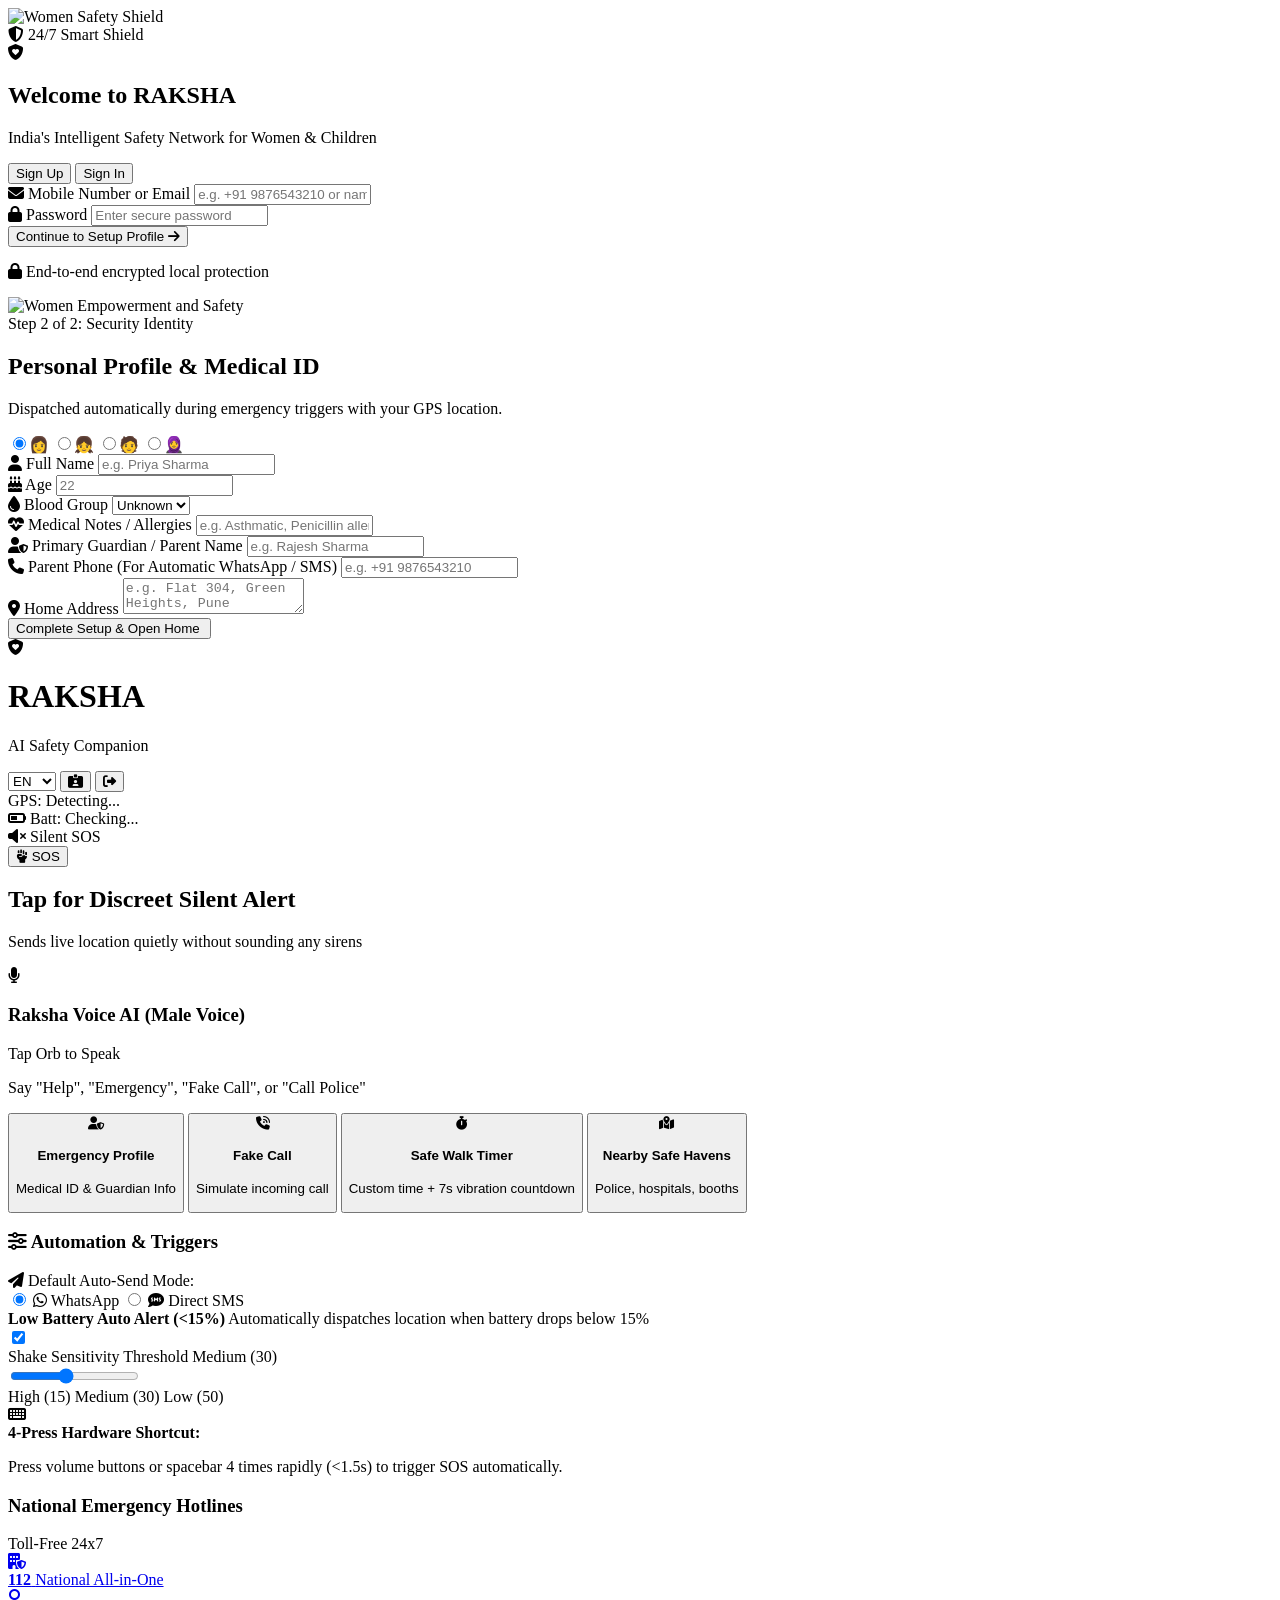
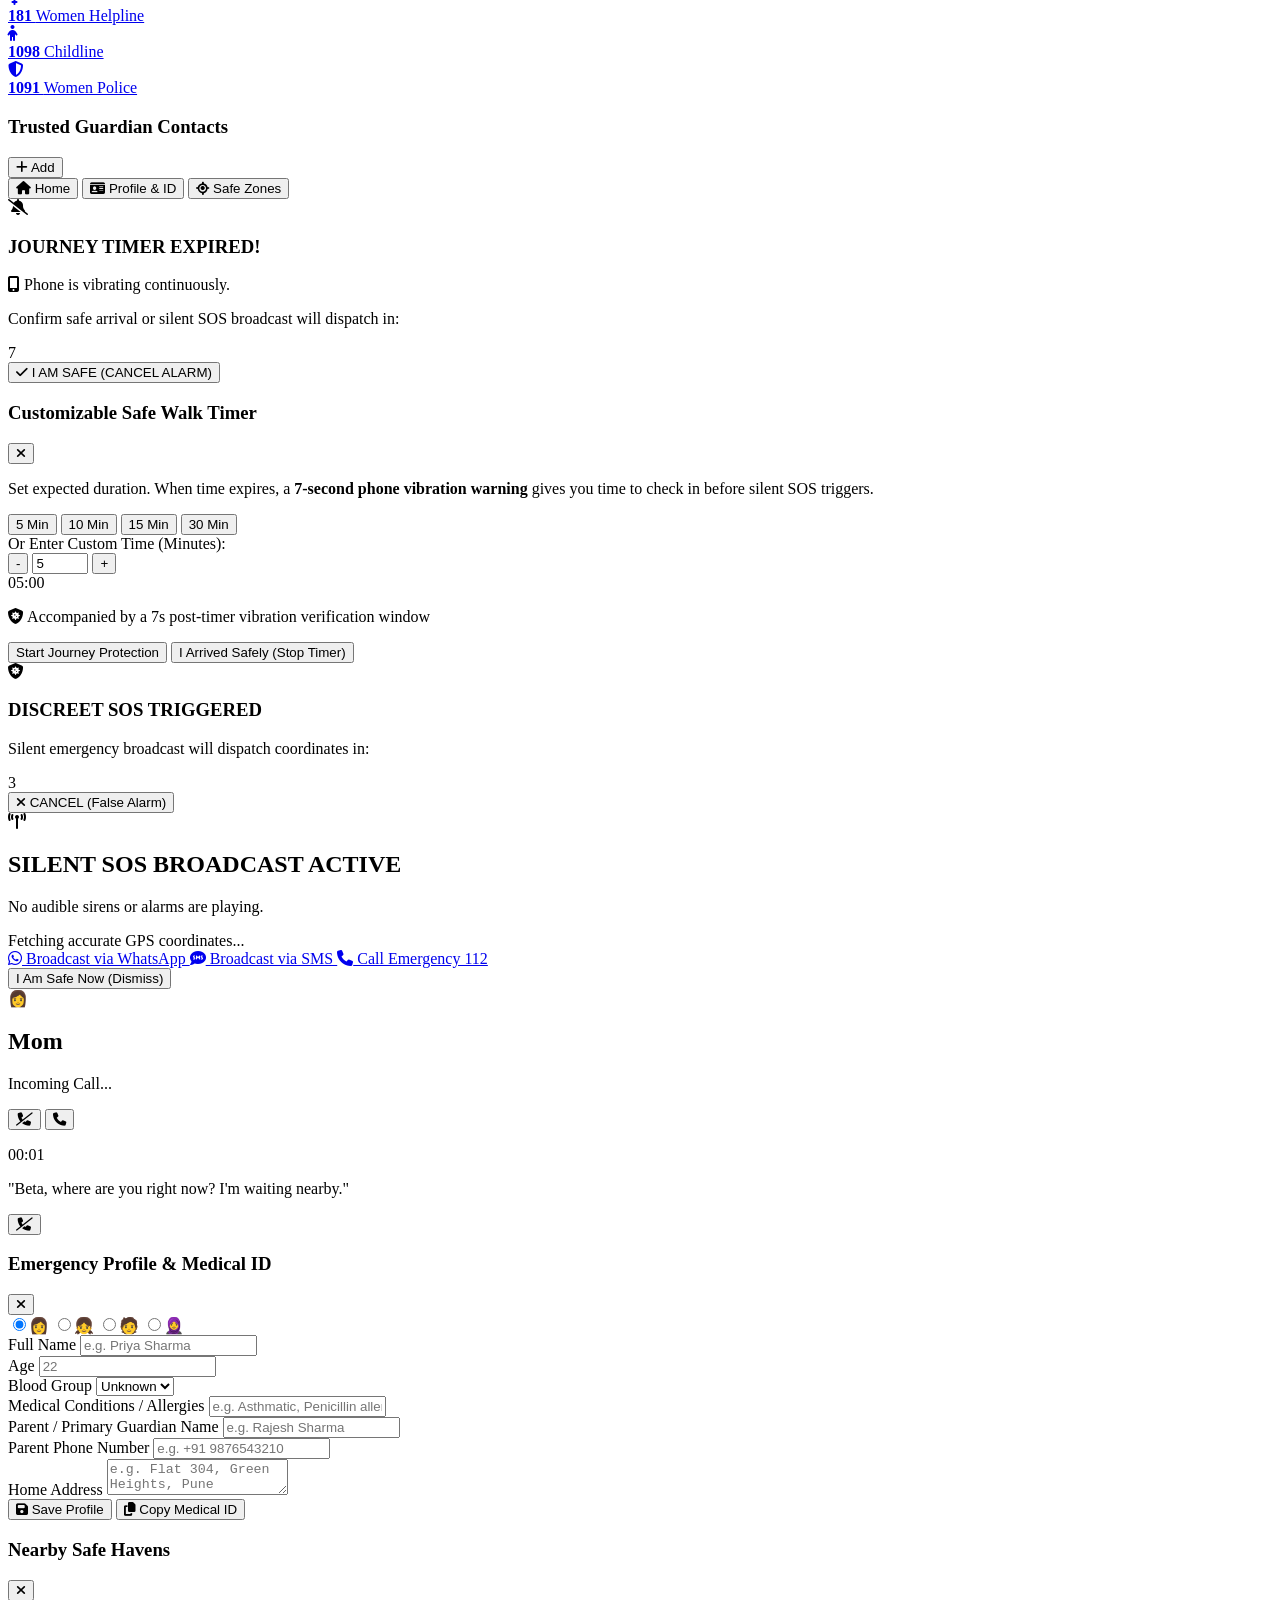
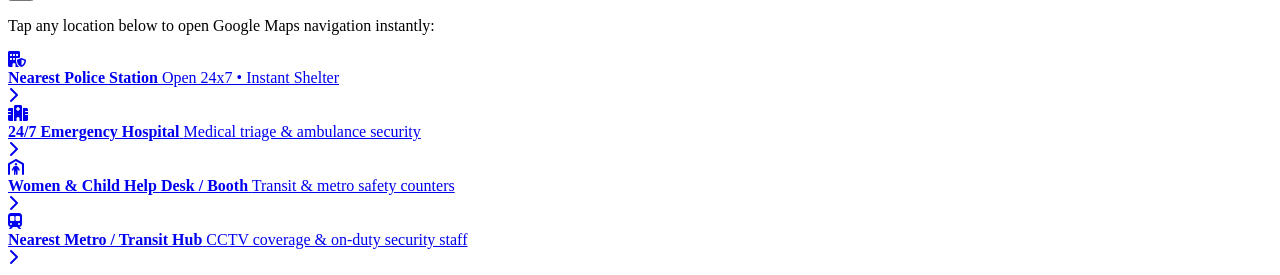
==== index.html @ 4e36ef67 "Rename index[1].html to index.html" ====
<!DOCTYPE html>
<html lang="en">
<head>
  <meta charset="UTF-8" />
  <meta name="viewport" content="width=device-width, initial-scale=1.0, maximum-scale=1.0, user-scalable=no" />
  <title>Raksha - Smart AI Women Safety Companion</title>
  <link rel="stylesheet" href="style.css" />
  <link rel="stylesheet" href="https://cdnjs.cloudflare.com/ajax/libs/font-awesome/6.4.0/css/all.min.css" />
</head>
<body>
  <div class="app-container">

    <!-- SCREEN 1: LOGIN / REGISTRATION -->
    <div id="screen-auth" class="app-screen">
      <div class="auth-card">
        <div class="auth-hero-banner">
          <img src="https://media.istockphoto.com/id/1841210733/vector/woman-holding-digital-security-shield-with-padlock-symbol-for-cyber-security-concept.jpg?s=612x612&w=0&k=20&c=QkOtAaUULQ0aGDnxrWon6aaym3vcM1igtYLZ_XrX_Og=" alt="Women Safety Shield" class="auth-hero-img" />
          <div class="auth-hero-overlay">
            <div class="auth-badge"><i class="fa-solid fa-shield-halved"></i> 24/7 Smart Shield</div>
          </div>
        </div>
        
        <div class="auth-header">
          <div class="auth-logo"><i class="fa-solid fa-shield-heart"></i></div>
          <h2>Welcome to RAKSHA</h2>
          <p>India's Intelligent Safety Network for Women &amp; Children</p>
        </div>

        <div class="auth-tabs">
          <button class="auth-tab-btn active" id="tab-btn-register" type="button">Sign Up</button>
          <button class="auth-tab-btn" id="tab-btn-login" type="button">Sign In</button>
        </div>

        <form id="form-auth" class="auth-form">
          <div class="input-group">
            <label><i class="fa-solid fa-envelope"></i> Mobile Number or Email</label>
            <input type="text" id="auth-identifier" placeholder="e.g. +91 9876543210 or name@domain.com" required />
          </div>

          <div class="input-group">
            <label><i class="fa-solid fa-lock"></i> Password</label>
            <input type="password" id="auth-password" placeholder="Enter secure password" required />
          </div>

          <button type="submit" class="btn-primary w-100" id="btn-auth-submit">
            <span>Continue to Setup Profile</span> <i class="fa-solid fa-arrow-right"></i>
          </button>
        </form>

        <p class="auth-footer-notice"><i class="fa-solid fa-lock"></i> End-to-end encrypted local protection</p>
      </div>
    </div>

    <!-- SCREEN 2: PERSONAL DETAILS / GUARDIAN ONBOARDING -->
    <div id="screen-onboarding" class="app-screen hidden">
      <div class="onboarding-card">
        <div class="onboarding-banner">
          <img src="https://www.smilefoundationindia.org/blog/wp-content/uploads/2025/08/ChatGPT-Image-Aug-26-2025-11_14_12-PM-683x1024.png" alt="Women Empowerment and Safety" class="onboarding-hero-img" />
          <div class="onboarding-hero-badge">Step 2 of 2: Security Identity</div>
        </div>

        <div class="onboarding-header">
          <h2>Personal Profile &amp; Medical ID</h2>
          <p>Dispatched automatically during emergency triggers with your GPS location.</p>
        </div>

        <form id="form-onboarding" class="onboarding-form">
          <div class="avatar-select-row">
            <label class="avatar-option"><input type="radio" name="onboard-avatar" value="👩" checked /><span>👩</span></label>
            <label class="avatar-option"><input type="radio" name="onboard-avatar" value="👧" /><span>👧</span></label>
            <label class="avatar-option"><input type="radio" name="onboard-avatar" value="🧑" /><span>🧑</span></label>
            <label class="avatar-option"><input type="radio" name="onboard-avatar" value="🧕" /><span>🧕</span></label>
          </div>

          <div class="input-group">
            <label><i class="fa-solid fa-user"></i> Full Name</label>
            <input type="text" id="onboard-name" placeholder="e.g. Priya Sharma" required />
          </div>

          <div class="input-row">
            <div class="input-group">
              <label><i class="fa-solid fa-cake-candles"></i> Age</label>
              <input type="number" id="onboard-age" placeholder="22" required />
            </div>
            <div class="input-group">
              <label><i class="fa-solid fa-droplet"></i> Blood Group</label>
              <select id="onboard-blood">
                <option value="Unknown">Unknown</option>
                <option value="A+">A+</option>
                <option value="A-">A-</option>
                <option value="B+">B+</option>
                <option value="B-">B-</option>
                <option value="O+">O+</option>
                <option value="O-">O-</option>
                <option value="AB+">AB+</option>
                <option value="AB-">AB-</option>
              </select>
            </div>
          </div>

          <div class="input-group">
            <label><i class="fa-solid fa-heart-pulse"></i> Medical Notes / Allergies</label>
            <input type="text" id="onboard-medical" placeholder="e.g. Asthmatic, Penicillin allergy" />
          </div>

          <div class="input-group">
            <label><i class="fa-solid fa-user-shield"></i> Primary Guardian / Parent Name</label>
            <input type="text" id="onboard-parent-name" placeholder="e.g. Rajesh Sharma" required />
          </div>

          <div class="input-group">
            <label><i class="fa-solid fa-phone"></i> Parent Phone (For Automatic WhatsApp / SMS)</label>
            <input type="tel" id="onboard-parent-phone" placeholder="e.g. +91 9876543210" required />
          </div>

          <div class="input-group">
            <label><i class="fa-solid fa-location-dot"></i> Home Address</label>
            <textarea id="onboard-address" rows="2" placeholder="e.g. Flat 304, Green Heights, Pune"></textarea>
          </div>

          <button type="submit" class="btn-primary w-100">
            <span>Complete Setup &amp; Open Home</span> <i class="fa-solid fa-shield-check"></i>
          </button>
        </form>
      </div>
    </div>

    <!-- SCREEN 3: MAIN SAFETY DASHBOARD -->
    <div id="screen-home" class="app-screen hidden">
      <header class="app-header">
        <div class="brand">
          <div class="brand-icon"><i class="fa-solid fa-shield-heart"></i></div>
          <div>
            <h1 class="brand-title">RAKSHA</h1>
            <p class="brand-tagline" id="txt-tagline">AI Safety Companion</p>
          </div>
        </div>
        <div class="header-actions">
          <select id="lang-select" class="lang-selector" aria-label="Language">
            <option value="en">EN</option>
            <option value="hi">हिन्दी</option>
            <option value="mr">मराठी</option>
          </select>
          <button id="btn-quick-profile" class="icon-btn" title="Emergency Profile">
            <i class="fa-solid fa-id-card-clip"></i>
          </button>
          <button id="btn-logout" class="icon-btn" title="Switch Account">
            <i class="fa-solid fa-right-from-bracket"></i>
          </button>
        </div>
      </header>

      <!-- Real-Time Telemetry Bar -->
      <section class="telemetry-bar">
        <div class="telemetry-pill">
          <span class="status-dot green"></span>
          <span id="telemetry-gps">GPS: Detecting...</span>
        </div>
        <div class="telemetry-pill">
          <i class="fa-solid fa-battery-half text-amber"></i>
          <span id="telemetry-battery">Batt: Checking...</span>
        </div>
        <div class="telemetry-pill">
          <i class="fa-solid fa-volume-xmark text-cyan"></i>
          <span>Silent SOS</span>
        </div>
      </section>

      <!-- Main App Content -->
      <main class="main-content">
        <!-- Big Silent SOS Button -->
        <section class="sos-card">
          <div class="sos-wrapper">
            <button id="btn-sos-trigger" class="sos-button" aria-label="Discreet Emergency SOS Panic Button">
              <span class="sos-pulse"></span>
              <span class="sos-inner">
                <i class="fa-solid fa-hand-fist"></i>
                <span class="sos-text">SOS</span>
              </span>
            </button>
          </div>
          <div class="sos-info">
            <h2 id="txt-sos-instruction">Tap for Discreet Silent Alert</h2>
            <p id="txt-sos-sub">Sends live location quietly without sounding any sirens</p>
          </div>
        </section>

        <!-- Male Voice AI Assistant Orb -->
        <section class="ai-assistant-card">
          <div class="ai-orb-container">
            <div id="ai-orb" class="ai-orb">
              <i class="fa-solid fa-microphone"></i>
            </div>
          </div>
          <div class="ai-details">
            <div class="ai-header-row">
              <h3 id="txt-ai-title">Raksha Voice AI (Male Voice)</h3>
              <span id="ai-badge" class="badge">Tap Orb to Speak</span>
            </div>
            <p id="ai-transcription" class="ai-speech-text">Say "Help", "Emergency", "Fake Call", or "Call Police"</p>
          </div>
        </section>

        <!-- Quick Action Grid -->
        <section class="action-grid">
          <!-- Profile / Medical ID -->
          <button id="btn-tile-profile" class="action-tile profile-tile">
            <div class="tile-icon"><i class="fa-solid fa-user-shield"></i></div>
            <div class="tile-text">
              <h4 id="txt-tile-profile">Emergency Profile</h4>
              <p id="txt-tile-profile-sub">Medical ID &amp; Guardian Info</p>
            </div>
          </button>

          <!-- Fake Call -->
          <button id="btn-tile-fakecall" class="action-tile">
            <div class="tile-icon text-amber"><i class="fa-solid fa-phone-volume"></i></div>
            <div class="tile-text">
              <h4 id="txt-tile-fakecall">Fake Call</h4>
              <p id="txt-tile-fakecall-sub">Simulate incoming call</p>
            </div>
          </button>

          <!-- Customizable Safe Walk Timer -->
          <button id="btn-tile-timer" class="action-tile">
            <div class="tile-icon text-blue"><i class="fa-solid fa-stopwatch"></i></div>
            <div class="tile-text">
              <h4 id="txt-tile-timer">Safe Walk Timer</h4>
              <p id="txt-tile-timer-sub">Custom time + 7s vibration countdown</p>
            </div>
          </button>

          <!-- Safe Havens Locator -->
          <button id="btn-tile-havens" class="action-tile">
            <div class="tile-icon text-green"><i class="fa-solid fa-map-location-dot"></i></div>
            <div class="tile-text">
              <h4 id="txt-tile-havens">Nearby Safe Havens</h4>
              <p id="txt-tile-havens-sub">Police, hospitals, booths</p>
            </div>
          </button>
        </section>

        <!-- Direct Trigger & Sensitivity Settings -->
        <section class="settings-card">
          <div class="section-header">
            <h3><i class="fa-solid fa-sliders text-cyan"></i> Automation &amp; Triggers</h3>
          </div>

          <!-- Default Automated Dispatch Channel Selection -->
          <div class="setting-item">
            <label class="setting-title"><i class="fa-solid fa-paper-plane text-cyan"></i> Default Auto-Send Mode:</label>
            <div class="radio-pill-group">
              <label class="radio-pill">
                <input type="radio" name="auto-channel" value="whatsapp" checked />
                <span><i class="fa-brands fa-whatsapp text-green"></i> WhatsApp</span>
              </label>
              <label class="radio-pill">
                <input type="radio" name="auto-channel" value="sms" />
                <span><i class="fa-solid fa-comment-sms text-cyan"></i> Direct SMS</span>
              </label>
            </div>
          </div>

          <!-- Low Battery Auto Alert Toggle -->
          <div class="setting-row">
            <div class="setting-info">
              <strong>Low Battery Auto Alert (&lt;15%)</strong>
              <span>Automatically dispatches location when battery drops below 15%</span>
            </div>
            <label class="switch">
              <input type="checkbox" id="toggle-low-battery" checked />
              <span class="slider"></span>
            </label>
          </div>

          <!-- Customizable Shake Sensitivity Slider -->
          <div class="setting-item">
            <div class="slider-header">
              <label>Shake Sensitivity Threshold</label>
              <span id="label-shake-val" class="text-cyan font-bold">Medium (30)</span>
            </div>
            <input type="range" id="input-shake-sensitivity" min="15" max="50" value="30" class="styled-range" />
            <div class="slider-range-labels">
              <span>High (15)</span>
              <span>Medium (30)</span>
              <span>Low (50)</span>
            </div>
          </div>

          <!-- 4-Press Hardware Key Shortcut Notice -->
          <div class="shortcut-banner">
            <i class="fa-solid fa-keyboard text-cyan"></i>
            <div>
              <strong>4-Press Hardware Shortcut:</strong>
              <p>Press volume buttons or spacebar 4 times rapidly (&lt;1.5s) to trigger SOS automatically.</p>
            </div>
          </div>
        </section>

        <!-- Emergency Hotlines Directory -->
        <section class="hotlines-section">
          <div class="section-header">
            <h3 id="txt-hotlines-title">National Emergency Hotlines</h3>
            <span class="sub-label">Toll-Free 24x7</span>
          </div>
          <div class="hotlines-row">
            <a href="tel:112" class="hotline-chip police">
              <i class="fa-solid fa-building-shield"></i>
              <div>
                <strong>112</strong>
                <span>National All-in-One</span>
              </div>
            </a>
            <a href="tel:181" class="hotline-chip women">
              <i class="fa-solid fa-venus"></i>
              <div>
                <strong>181</strong>
                <span>Women Helpline</span>
              </div>
            </a>
            <a href="tel:1098" class="hotline-chip child">
              <i class="fa-solid fa-child"></i>
              <div>
                <strong>1098</strong>
                <span>Childline</span>
              </div>
            </a>
            <a href="tel:1091" class="hotline-chip patrol">
              <i class="fa-solid fa-shield-halved"></i>
              <div>
                <strong>1091</strong>
                <span>Women Police</span>
              </div>
            </a>
          </div>
        </section>

        <!-- Trusted Contacts List -->
        <section class="contacts-section">
          <div class="section-header">
            <h3 id="txt-contacts-title">Trusted Guardian Contacts</h3>
            <button id="btn-add-contact" class="btn-text"><i class="fa-solid fa-plus"></i> Add</button>
          </div>
          <div id="contacts-list" class="contacts-list"></div>
        </section>
      </main>

      <!-- Bottom Navigation -->
      <nav class="bottom-nav">
        <button class="nav-item active" data-tab="home">
          <i class="fa-solid fa-house"></i>
          <span>Home</span>
        </button>
        <button class="nav-item" data-tab="profile">
          <i class="fa-solid fa-id-card"></i>
          <span>Profile &amp; ID</span>
        </button>
        <button class="nav-item" data-tab="havens">
          <i class="fa-solid fa-location-crosshairs"></i>
          <span>Safe Zones</span>
        </button>
      </nav>
    </div>

  </div> <!-- End App Container -->

  <!-- MODAL: 7-SECOND POST-TIMER VIBRATION COUNTDOWN -->
  <div id="modal-timer-warning" class="modal-overlay hidden">
    <div class="warning-vibrate-card">
      <div class="warning-alert-icon">
        <i class="fa-solid fa-bell-slash"></i>
      </div>
      <h3>JOURNEY TIMER EXPIRED!</h3>
      <p class="vibrate-notice"><i class="fa-solid fa-mobile-screen-button fa-shake"></i> Phone is vibrating continuously.</p>
      <p>Confirm safe arrival or silent SOS broadcast will dispatch in:</p>
      <div id="timer-warning-seconds" class="warning-large-num">7</div>
      <button id="btn-timer-arrived-safe" class="btn-safety-confirm">
        <i class="fa-solid fa-check"></i> I AM SAFE (CANCEL ALARM)
      </button>
    </div>
  </div>

  <!-- MODAL: CUSTOMIZABLE SAFE WALK TIMER MODAL -->
  <div id="modal-timer" class="modal-overlay hidden">
    <div class="sheet-modal">
      <div class="sheet-header">
        <h3>Customizable Safe Walk Timer</h3>
        <button class="btn-close-modal" id="btn-close-timer"><i class="fa-solid fa-xmark"></i></button>
      </div>
      <div class="sheet-body text-center">
        <p class="mb-16 text-muted">Set expected duration. When time expires, a <strong>7-second phone vibration warning</strong> gives you time to check in before silent SOS triggers.</p>
        
        <div class="timer-duration-options">
          <button class="timer-chip active" data-minutes="5">5 Min</button>
          <button class="timer-chip" data-minutes="10">10 Min</button>
          <button class="timer-chip" data-minutes="15">15 Min</button>
          <button class="timer-chip" data-minutes="30">30 Min</button>
        </div>

        <div class="custom-timer-input-box">
          <label>Or Enter Custom Time (Minutes):</label>
          <div class="custom-num-stepper">
            <button type="button" id="btn-step-minus" class="stepper-btn">-</button>
            <input type="number" id="custom-minutes-input" value="5" min="1" max="180" />
            <button type="button" id="btn-step-plus" class="stepper-btn">+</button>
          </div>
        </div>

        <div class="timer-display-box" id="walk-timer-display">05:00</div>
        <p class="text-xs text-muted mb-16"><i class="fa-solid fa-shield-virus"></i> Accompanied by a 7s post-timer vibration verification window</p>

        <div class="mt-20">
          <button id="btn-start-walk-timer" class="btn-primary w-100">Start Journey Protection</button>
          <button id="btn-cancel-walk-timer" class="btn-danger w-100 mt-10 hidden">I Arrived Safely (Stop Timer)</button>
        </div>
      </div>
    </div>
  </div>

  <!-- SOS COUNTDOWN OVERLAY (Abort Window) -->
  <div id="modal-sos-countdown" class="modal-overlay hidden">
    <div class="countdown-card">
      <div class="alert-icon-wrap">
        <i class="fa-solid fa-shield-virus"></i>
      </div>
      <h3>DISCREET SOS TRIGGERED</h3>
      <p>Silent emergency broadcast will dispatch coordinates in:</p>
      <div id="countdown-number" class="countdown-timer">3</div>
      <button id="btn-cancel-sos" class="btn-cancel-alert">
        <i class="fa-solid fa-xmark"></i> CANCEL (False Alarm)
      </button>
    </div>
  </div>

  <!-- SOS ACTIVE STATUS OVERLAY -->
  <div id="modal-sos-active" class="modal-overlay hidden">
    <div class="active-sos-card">
      <div class="pulsing-shield"><i class="fa-solid fa-tower-broadcast"></i></div>
      <h2>SILENT SOS BROADCAST ACTIVE</h2>
      <p class="silent-notice">No audible sirens or alarms are playing.</p>
      <div class="active-sos-details">
        <div id="sos-active-location">Fetching accurate GPS coordinates...</div>
        <div class="sos-actions-stack">
          <a id="btn-sos-whatsapp" href="#" target="_blank" class="btn-broadcast whatsapp">
            <i class="fa-brands fa-whatsapp"></i> Broadcast via WhatsApp
          </a>
          <a id="btn-sos-sms" href="#" class="btn-broadcast sms">
            <i class="fa-solid fa-comment-sms"></i> Broadcast via SMS
          </a>
          <a href="tel:112" class="btn-broadcast call112">
            <i class="fa-solid fa-phone"></i> Call Emergency 112
          </a>
        </div>
      </div>
      <button id="btn-stop-sos" class="btn-stop-alert">I Am Safe Now (Dismiss)</button>
    </div>
  </div>

  <!-- FAKE CALL MODAL -->
  <div id="modal-fake-call" class="modal-overlay full-screen hidden">
    <div class="fake-call-container">
      <div class="caller-meta">
        <div class="caller-avatar" id="fake-caller-avatar">👩</div>
        <h2 id="fake-caller-name">Mom</h2>
        <p id="fake-caller-status">Incoming Call...</p>
      </div>
      <div class="caller-actions" id="call-incoming-buttons">
        <button id="btn-reject-fake-call" class="call-btn reject">
          <i class="fa-solid fa-phone-slash"></i>
        </button>
        <button id="btn-accept-fake-call" class="call-btn accept">
          <i class="fa-solid fa-phone"></i>
        </button>
      </div>
      <div id="call-connected-view" class="call-connected-view hidden">
        <p class="timer" id="call-duration-timer">00:01</p>
        <div class="audio-waves">
          <span></span><span></span><span></span><span></span><span></span>
        </div>
        <p class="simulated-voice-script" id="call-dialogue-text">"Beta, where are you right now? I'm waiting nearby."</p>
        <button id="btn-end-fake-call" class="call-btn reject mt-24">
          <i class="fa-solid fa-phone-slash"></i>
        </button>
      </div>
    </div>
  </div>

  <!-- PROFILE & MEDICAL ID MODAL -->
  <div id="modal-profile" class="modal-overlay hidden">
    <div class="sheet-modal">
      <div class="sheet-header">
        <h3>Emergency Profile &amp; Medical ID</h3>
        <button class="btn-close-modal" id="btn-close-profile"><i class="fa-solid fa-xmark"></i></button>
      </div>
      <div class="sheet-body">
        <form id="form-profile">
          <div class="avatar-select-row">
            <label class="avatar-option"><input type="radio" name="avatar" value="👩" checked /><span>👩</span></label>
            <label class="avatar-option"><input type="radio" name="avatar" value="👧" /><span>👧</span></label>
            <label class="avatar-option"><input type="radio" name="avatar" value="🧑" /><span>🧑</span></label>
            <label class="avatar-option"><input type="radio" name="avatar" value="🧕" /><span>🧕</span></label>
          </div>

          <div class="input-group">
            <label>Full Name</label>
            <input type="text" id="prof-name" placeholder="e.g. Priya Sharma" required />
          </div>

          <div class="input-row">
            <div class="input-group">
              <label>Age</label>
              <input type="number" id="prof-age" placeholder="22" />
            </div>
            <div class="input-group">
              <label>Blood Group</label>
              <select id="prof-blood">
                <option value="Unknown">Unknown</option>
                <option value="A+">A+</option>
                <option value="A-">A-</option>
                <option value="B+">B+</option>
                <option value="B-">B-</option>
                <option value="O+">O+</option>
                <option value="O-">O-</option>
                <option value="AB+">AB+</option>
                <option value="AB-">AB-</option>
              </select>
            </div>
          </div>

          <div class="input-group">
            <label>Medical Conditions / Allergies</label>
            <input type="text" id="prof-medical" placeholder="e.g. Asthmatic, Penicillin allergy" />
          </div>

          <div class="input-group">
            <label>Parent / Primary Guardian Name</label>
            <input type="text" id="prof-parent-name" placeholder="e.g. Rajesh Sharma" />
          </div>

          <div class="input-group">
            <label>Parent Phone Number</label>
            <input type="tel" id="prof-parent-phone" placeholder="e.g. +91 9876543210" />
          </div>

          <div class="input-group">
            <label>Home Address</label>
            <textarea id="prof-address" rows="2" placeholder="e.g. Flat 304, Green Heights, Pune"></textarea>
          </div>

          <div class="form-btn-group">
            <button type="submit" class="btn-primary"><i class="fa-solid fa-floppy-disk"></i> Save Profile</button>
            <button type="button" id="btn-copy-medical-id" class="btn-secondary"><i class="fa-solid fa-copy"></i> Copy Medical ID</button>
          </div>
        </form>
      </div>
    </div>
  </div>

  <!-- NEARBY SAFE HAVENS MODAL -->
  <div id="modal-havens" class="modal-overlay hidden">
    <div class="sheet-modal">
      <div class="sheet-header">
        <h3>Nearby Safe Havens</h3>
        <button class="btn-close-modal" id="btn-close-havens"><i class="fa-solid fa-xmark"></i></button>
      </div>
      <div class="sheet-body">
        <p class="mb-16 text-muted">Tap any location below to open Google Maps navigation instantly:</p>
        <div class="havens-list">
          <a id="haven-police" href="https://www.google.com/maps/search/Police+Station+near+me" target="_blank" class="haven-item">
            <div class="haven-icon"><i class="fa-solid fa-building-shield"></i></div>
            <div class="haven-info">
              <strong>Nearest Police Station</strong>
              <span>Open 24x7 &bull; Instant Shelter</span>
            </div>
            <i class="fa-solid fa-chevron-right chevron"></i>
          </a>
          <a id="haven-hospital" href="https://www.google.com/maps/search/Hospital+near+me" target="_blank" class="haven-item">
            <div class="haven-icon text-cyan"><i class="fa-solid fa-hospital"></i></div>
            <div class="haven-info">
              <strong>24/7 Emergency Hospital</strong>
              <span>Medical triage &amp; ambulance security</span>
            </div>
            <i class="fa-solid fa-chevron-right chevron"></i>
          </a>
          <a id="haven-booth" href="https://www.google.com/maps/search/Women+Assistance+Booth+or+Help+Desk+near+me" target="_blank" class="haven-item">
            <div class="haven-icon text-pink"><i class="fa-solid fa-person-shelter"></i></div>
            <div class="haven-info">
              <strong>Women &amp; Child Help Desk / Booth</strong>
              <span>Transit &amp; metro safety counters</span>
            </div>
            <i class="fa-solid fa-chevron-right chevron"></i>
          </a>
          <a id="haven-transit" href="https://www.google.com/maps/search/Metro+Station+near+me" target="_blank" class="haven-item">
            <div class="haven-icon text-amber"><i class="fa-solid fa-train-subway"></i></div>
            <div class="haven-info">
              <strong>Nearest Metro / Transit Hub</strong>
              <span>CCTV coverage &amp; on-duty security staff</span>
            </div>
            <i class="fa-solid fa-chevron-right chevron"></i>
          </a>
        </div>
      </div>
    </div>
  </div>

  <script src="script.js"></script>
</body>
</html>
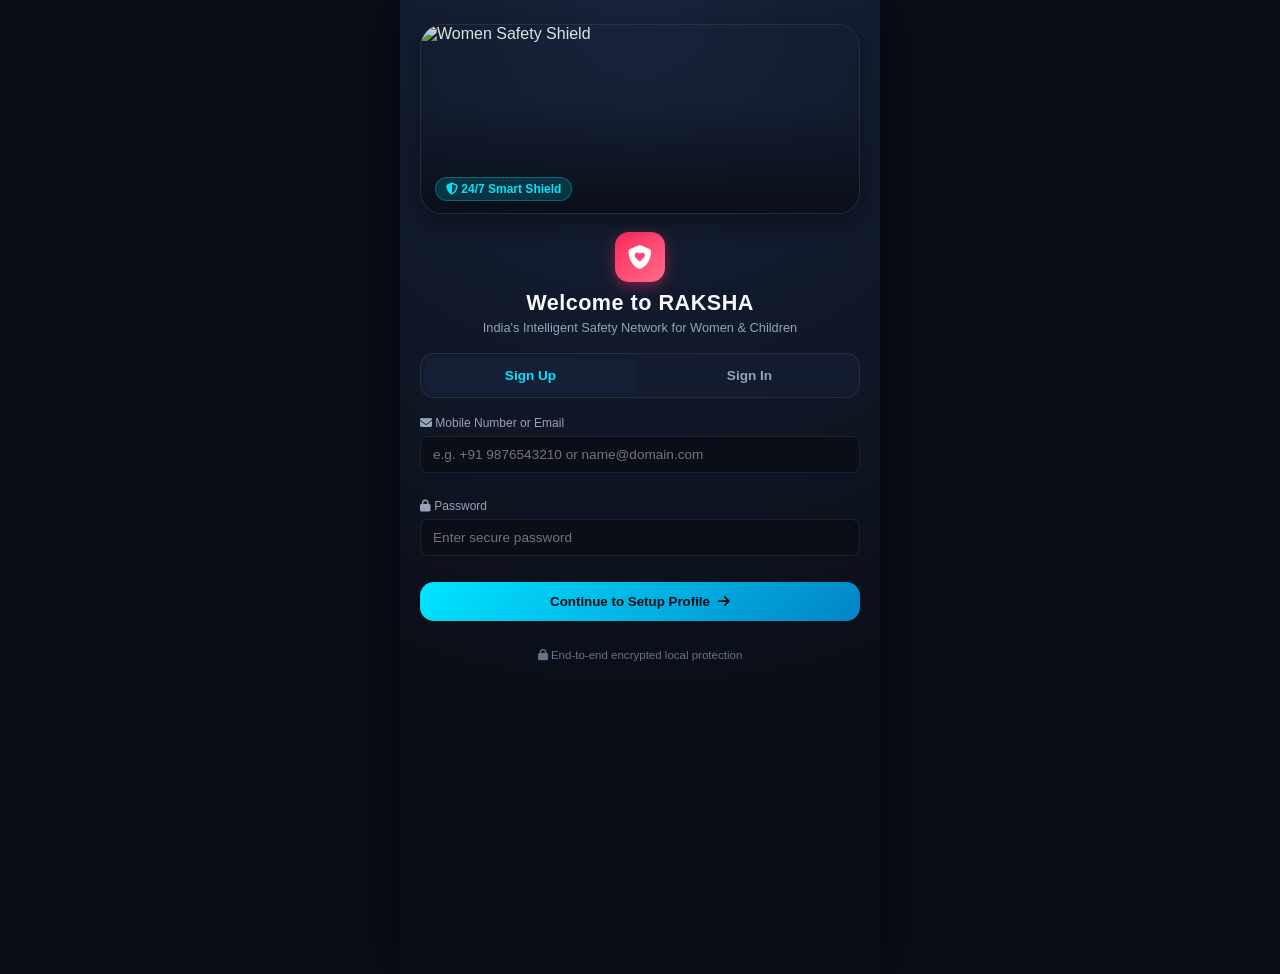
==== commit 6409b8b9: "Add files via upload" ====
--- a/index.html
+++ b/index.html
@@ -14,7 +14,7 @@
     <div id="screen-auth" class="app-screen">
       <div class="auth-card">
         <div class="auth-hero-banner">
-          <img src="https://media.istockphoto.com/id/1841210733/vector/woman-holding-digital-security-shield-with-padlock-symbol-for-cyber-security-concept.jpg?s=612x612&w=0&k=20&c=QkOtAaUULQ0aGDnxrWon6aaym3vcM1igtYLZ_XrX_Og=" alt="Women Safety Shield" class="auth-hero-img" />
+          <img src="https://images.unsplash.com/photo-1573496359142-b8d87734a5a2?auto=format&fit=crop&w=600&q=80" alt="Women Safety Shield" class="auth-hero-img" />
           <div class="auth-hero-overlay">
             <div class="auth-badge"><i class="fa-solid fa-shield-halved"></i> 24/7 Smart Shield</div>
           </div>
@@ -51,17 +51,12 @@
       </div>
     </div>
 
-    <!-- SCREEN 2: PERSONAL DETAILS / GUARDIAN ONBOARDING -->
+    <!-- SCREEN 2: PERSONAL DETAILS / ONBOARDING -->
     <div id="screen-onboarding" class="app-screen hidden">
       <div class="onboarding-card">
-        <div class="onboarding-banner">
-          <img src="https://www.smilefoundationindia.org/blog/wp-content/uploads/2025/08/ChatGPT-Image-Aug-26-2025-11_14_12-PM-683x1024.png" alt="Women Empowerment and Safety" class="onboarding-hero-img" />
-          <div class="onboarding-hero-badge">Step 2 of 2: Security Identity</div>
-        </div>
-
         <div class="onboarding-header">
           <h2>Personal Profile &amp; Medical ID</h2>
-          <p>Dispatched automatically during emergency triggers with your GPS location.</p>
+          <p>Dispatched automatically during emergency triggers with your GPS location &amp; live route.</p>
         </div>
 
         <form id="form-onboarding" class="onboarding-form">
@@ -99,23 +94,13 @@
           </div>
 
           <div class="input-group">
-            <label><i class="fa-solid fa-heart-pulse"></i> Medical Notes / Allergies</label>
-            <input type="text" id="onboard-medical" placeholder="e.g. Asthmatic, Penicillin allergy" />
-          </div>
-
-          <div class="input-group">
-            <label><i class="fa-solid fa-user-shield"></i> Primary Guardian / Parent Name</label>
-            <input type="text" id="onboard-parent-name" placeholder="e.g. Rajesh Sharma" required />
-          </div>
-
-          <div class="input-group">
-            <label><i class="fa-solid fa-phone"></i> Parent Phone (For Automatic WhatsApp / SMS)</label>
+            <label><i class="fa-solid fa-user-shield"></i> Primary Guardian Name (e.g. Papa / Mom)</label>
+            <input type="text" id="onboard-parent-name" placeholder="e.g. Papa" required />
+          </div>
+
+          <div class="input-group">
+            <label><i class="fa-solid fa-phone"></i> Guardian Phone Number (with Country Code)</label>
             <input type="tel" id="onboard-parent-phone" placeholder="e.g. +91 9876543210" required />
-          </div>
-
-          <div class="input-group">
-            <label><i class="fa-solid fa-location-dot"></i> Home Address</label>
-            <textarea id="onboard-address" rows="2" placeholder="e.g. Flat 304, Green Heights, Pune"></textarea>
           </div>
 
           <button type="submit" class="btn-primary w-100">
@@ -132,15 +117,10 @@
           <div class="brand-icon"><i class="fa-solid fa-shield-heart"></i></div>
           <div>
             <h1 class="brand-title">RAKSHA</h1>
-            <p class="brand-tagline" id="txt-tagline">AI Safety Companion</p>
+            <p class="brand-tagline">AI Safety Companion</p>
           </div>
         </div>
         <div class="header-actions">
-          <select id="lang-select" class="lang-selector" aria-label="Language">
-            <option value="en">EN</option>
-            <option value="hi">हिन्दी</option>
-            <option value="mr">मराठी</option>
-          </select>
           <button id="btn-quick-profile" class="icon-btn" title="Emergency Profile">
             <i class="fa-solid fa-id-card-clip"></i>
           </button>
@@ -161,17 +141,16 @@
           <span id="telemetry-battery">Batt: Checking...</span>
         </div>
         <div class="telemetry-pill">
-          <i class="fa-solid fa-volume-xmark text-cyan"></i>
-          <span>Silent SOS</span>
+          <i class="fa-solid fa-users text-cyan"></i>
+          <span id="telemetry-group">Group: 0</span>
         </div>
       </section>
 
-      <!-- Main App Content -->
       <main class="main-content">
         <!-- Big Silent SOS Button -->
         <section class="sos-card">
           <div class="sos-wrapper">
-            <button id="btn-sos-trigger" class="sos-button" aria-label="Discreet Emergency SOS Panic Button">
+            <button id="btn-sos-trigger" class="sos-button" aria-label="Emergency SOS Panic Button">
               <span class="sos-pulse"></span>
               <span class="sos-inner">
                 <i class="fa-solid fa-hand-fist"></i>
@@ -180,12 +159,12 @@
             </button>
           </div>
           <div class="sos-info">
-            <h2 id="txt-sos-instruction">Tap for Discreet Silent Alert</h2>
-            <p id="txt-sos-sub">Sends live location quietly without sounding any sirens</p>
-          </div>
-        </section>
-
-        <!-- Male Voice AI Assistant Orb -->
+            <h2>Tap for Instant Group &amp; Guardian Alert</h2>
+            <p>Dispatches live coordinates, distance &amp; navigation route to all group members</p>
+          </div>
+        </section>
+
+        <!-- Upgraded AI Assistant -->
         <section class="ai-assistant-card">
           <div class="ai-orb-container">
             <div id="ai-orb" class="ai-orb">
@@ -194,61 +173,56 @@
           </div>
           <div class="ai-details">
             <div class="ai-header-row">
-              <h3 id="txt-ai-title">Raksha Voice AI (Male Voice)</h3>
+              <h3>Raksha Smart Voice AI</h3>
               <span id="ai-badge" class="badge">Tap Orb to Speak</span>
             </div>
-            <p id="ai-transcription" class="ai-speech-text">Say "Help", "Emergency", "Fake Call", or "Call Police"</p>
+            <p id="ai-transcription" class="ai-speech-text">Say "Call Papa", "Send location", "Emergency", or "Alert group"</p>
           </div>
         </section>
 
         <!-- Quick Action Grid -->
         <section class="action-grid">
-          <!-- Profile / Medical ID -->
-          <button id="btn-tile-profile" class="action-tile profile-tile">
-            <div class="tile-icon"><i class="fa-solid fa-user-shield"></i></div>
+          <button id="btn-tile-group" class="action-tile group-tile">
+            <div class="tile-icon text-cyan"><i class="fa-solid fa-users-gear"></i></div>
             <div class="tile-text">
-              <h4 id="txt-tile-profile">Emergency Profile</h4>
-              <p id="txt-tile-profile-sub">Medical ID &amp; Guardian Info</p>
-            </div>
-          </button>
-
-          <!-- Fake Call -->
+              <h4>SOS Group Setup</h4>
+              <p>Broadcast alert to all members</p>
+            </div>
+          </button>
+
+          <button id="btn-tile-location" class="action-tile">
+            <div class="tile-icon text-green"><i class="fa-solid fa-location-arrow"></i></div>
+            <div class="tile-text">
+              <h4>Share Location Now</h4>
+              <p>Direct WhatsApp / SMS share</p>
+            </div>
+          </button>
+
           <button id="btn-tile-fakecall" class="action-tile">
             <div class="tile-icon text-amber"><i class="fa-solid fa-phone-volume"></i></div>
             <div class="tile-text">
-              <h4 id="txt-tile-fakecall">Fake Call</h4>
-              <p id="txt-tile-fakecall-sub">Simulate incoming call</p>
-            </div>
-          </button>
-
-          <!-- Customizable Safe Walk Timer -->
+              <h4>Fake Call</h4>
+              <p>Simulate incoming call</p>
+            </div>
+          </button>
+
           <button id="btn-tile-timer" class="action-tile">
             <div class="tile-icon text-blue"><i class="fa-solid fa-stopwatch"></i></div>
             <div class="tile-text">
-              <h4 id="txt-tile-timer">Safe Walk Timer</h4>
-              <p id="txt-tile-timer-sub">Custom time + 7s vibration countdown</p>
-            </div>
-          </button>
-
-          <!-- Safe Havens Locator -->
-          <button id="btn-tile-havens" class="action-tile">
-            <div class="tile-icon text-green"><i class="fa-solid fa-map-location-dot"></i></div>
-            <div class="tile-text">
-              <h4 id="txt-tile-havens">Nearby Safe Havens</h4>
-              <p id="txt-tile-havens-sub">Police, hospitals, booths</p>
-            </div>
-          </button>
-        </section>
-
-        <!-- Direct Trigger & Sensitivity Settings -->
+              <h4>Safe Walk Timer</h4>
+              <p>Auto-SOS check-in timer</p>
+            </div>
+          </button>
+        </section>
+
+        <!-- Broadcast Preferences -->
         <section class="settings-card">
           <div class="section-header">
-            <h3><i class="fa-solid fa-sliders text-cyan"></i> Automation &amp; Triggers</h3>
-          </div>
-
-          <!-- Default Automated Dispatch Channel Selection -->
+            <h3><i class="fa-solid fa-sliders text-cyan"></i> Broadcast Preferences</h3>
+          </div>
+
           <div class="setting-item">
-            <label class="setting-title"><i class="fa-solid fa-paper-plane text-cyan"></i> Default Auto-Send Mode:</label>
+            <label class="setting-title"><i class="fa-solid fa-paper-plane text-cyan"></i> Dispatch Channel for Group SOS:</label>
             <div class="radio-pill-group">
               <label class="radio-pill">
                 <input type="radio" name="auto-channel" value="whatsapp" checked />
@@ -260,197 +234,53 @@
               </label>
             </div>
           </div>
-
-          <!-- Low Battery Auto Alert Toggle -->
-          <div class="setting-row">
-            <div class="setting-info">
-              <strong>Low Battery Auto Alert (&lt;15%)</strong>
-              <span>Automatically dispatches location when battery drops below 15%</span>
-            </div>
-            <label class="switch">
-              <input type="checkbox" id="toggle-low-battery" checked />
-              <span class="slider"></span>
-            </label>
-          </div>
-
-          <!-- Customizable Shake Sensitivity Slider -->
-          <div class="setting-item">
-            <div class="slider-header">
-              <label>Shake Sensitivity Threshold</label>
-              <span id="label-shake-val" class="text-cyan font-bold">Medium (30)</span>
-            </div>
-            <input type="range" id="input-shake-sensitivity" min="15" max="50" value="30" class="styled-range" />
-            <div class="slider-range-labels">
-              <span>High (15)</span>
-              <span>Medium (30)</span>
-              <span>Low (50)</span>
-            </div>
-          </div>
-
-          <!-- 4-Press Hardware Key Shortcut Notice -->
-          <div class="shortcut-banner">
-            <i class="fa-solid fa-keyboard text-cyan"></i>
-            <div>
-              <strong>4-Press Hardware Shortcut:</strong>
-              <p>Press volume buttons or spacebar 4 times rapidly (&lt;1.5s) to trigger SOS automatically.</p>
-            </div>
-          </div>
-        </section>
-
-        <!-- Emergency Hotlines Directory -->
+        </section>
+
+        <!-- Emergency Hotlines -->
         <section class="hotlines-section">
           <div class="section-header">
-            <h3 id="txt-hotlines-title">National Emergency Hotlines</h3>
+            <h3>National Emergency Hotlines</h3>
             <span class="sub-label">Toll-Free 24x7</span>
           </div>
           <div class="hotlines-row">
             <a href="tel:112" class="hotline-chip police">
               <i class="fa-solid fa-building-shield"></i>
-              <div>
-                <strong>112</strong>
-                <span>National All-in-One</span>
-              </div>
+              <div><strong>112</strong><span>All-in-One Police</span></div>
             </a>
             <a href="tel:181" class="hotline-chip women">
               <i class="fa-solid fa-venus"></i>
-              <div>
-                <strong>181</strong>
-                <span>Women Helpline</span>
-              </div>
+              <div><strong>181</strong><span>Women Helpline</span></div>
             </a>
-            <a href="tel:1098" class="hotline-chip child">
-              <i class="fa-solid fa-child"></i>
-              <div>
-                <strong>1098</strong>
-                <span>Childline</span>
-              </div>
-            </a>
-            <a href="tel:1091" class="hotline-chip patrol">
-              <i class="fa-solid fa-shield-halved"></i>
-              <div>
-                <strong>1091</strong>
-                <span>Women Police</span>
-              </div>
-            </a>
-          </div>
-        </section>
-
-        <!-- Trusted Contacts List -->
+          </div>
+        </section>
+
+        <!-- Guardian Contacts List -->
         <section class="contacts-section">
           <div class="section-header">
-            <h3 id="txt-contacts-title">Trusted Guardian Contacts</h3>
-            <button id="btn-add-contact" class="btn-text"><i class="fa-solid fa-plus"></i> Add</button>
+            <h3>Emergency Contacts &amp; Group Members</h3>
+            <button id="btn-add-contact" class="btn-text"><i class="fa-solid fa-plus"></i> Add Member</button>
           </div>
           <div id="contacts-list" class="contacts-list"></div>
         </section>
       </main>
-
-      <!-- Bottom Navigation -->
-      <nav class="bottom-nav">
-        <button class="nav-item active" data-tab="home">
-          <i class="fa-solid fa-house"></i>
-          <span>Home</span>
-        </button>
-        <button class="nav-item" data-tab="profile">
-          <i class="fa-solid fa-id-card"></i>
-          <span>Profile &amp; ID</span>
-        </button>
-        <button class="nav-item" data-tab="havens">
-          <i class="fa-solid fa-location-crosshairs"></i>
-          <span>Safe Zones</span>
-        </button>
-      </nav>
-    </div>
-
-  </div> <!-- End App Container -->
-
-  <!-- MODAL: 7-SECOND POST-TIMER VIBRATION COUNTDOWN -->
-  <div id="modal-timer-warning" class="modal-overlay hidden">
-    <div class="warning-vibrate-card">
-      <div class="warning-alert-icon">
-        <i class="fa-solid fa-bell-slash"></i>
-      </div>
-      <h3>JOURNEY TIMER EXPIRED!</h3>
-      <p class="vibrate-notice"><i class="fa-solid fa-mobile-screen-button fa-shake"></i> Phone is vibrating continuously.</p>
-      <p>Confirm safe arrival or silent SOS broadcast will dispatch in:</p>
-      <div id="timer-warning-seconds" class="warning-large-num">7</div>
-      <button id="btn-timer-arrived-safe" class="btn-safety-confirm">
-        <i class="fa-solid fa-check"></i> I AM SAFE (CANCEL ALARM)
-      </button>
     </div>
   </div>
 
-  <!-- MODAL: CUSTOMIZABLE SAFE WALK TIMER MODAL -->
-  <div id="modal-timer" class="modal-overlay hidden">
-    <div class="sheet-modal">
-      <div class="sheet-header">
-        <h3>Customizable Safe Walk Timer</h3>
-        <button class="btn-close-modal" id="btn-close-timer"><i class="fa-solid fa-xmark"></i></button>
-      </div>
-      <div class="sheet-body text-center">
-        <p class="mb-16 text-muted">Set expected duration. When time expires, a <strong>7-second phone vibration warning</strong> gives you time to check in before silent SOS triggers.</p>
-        
-        <div class="timer-duration-options">
-          <button class="timer-chip active" data-minutes="5">5 Min</button>
-          <button class="timer-chip" data-minutes="10">10 Min</button>
-          <button class="timer-chip" data-minutes="15">15 Min</button>
-          <button class="timer-chip" data-minutes="30">30 Min</button>
-        </div>
-
-        <div class="custom-timer-input-box">
-          <label>Or Enter Custom Time (Minutes):</label>
-          <div class="custom-num-stepper">
-            <button type="button" id="btn-step-minus" class="stepper-btn">-</button>
-            <input type="number" id="custom-minutes-input" value="5" min="1" max="180" />
-            <button type="button" id="btn-step-plus" class="stepper-btn">+</button>
-          </div>
-        </div>
-
-        <div class="timer-display-box" id="walk-timer-display">05:00</div>
-        <p class="text-xs text-muted mb-16"><i class="fa-solid fa-shield-virus"></i> Accompanied by a 7s post-timer vibration verification window</p>
-
-        <div class="mt-20">
-          <button id="btn-start-walk-timer" class="btn-primary w-100">Start Journey Protection</button>
-          <button id="btn-cancel-walk-timer" class="btn-danger w-100 mt-10 hidden">I Arrived Safely (Stop Timer)</button>
-        </div>
-      </div>
-    </div>
-  </div>
-
-  <!-- SOS COUNTDOWN OVERLAY (Abort Window) -->
-  <div id="modal-sos-countdown" class="modal-overlay hidden">
-    <div class="countdown-card">
-      <div class="alert-icon-wrap">
-        <i class="fa-solid fa-shield-virus"></i>
-      </div>
-      <h3>DISCREET SOS TRIGGERED</h3>
-      <p>Silent emergency broadcast will dispatch coordinates in:</p>
-      <div id="countdown-number" class="countdown-timer">3</div>
-      <button id="btn-cancel-sos" class="btn-cancel-alert">
-        <i class="fa-solid fa-xmark"></i> CANCEL (False Alarm)
-      </button>
-    </div>
-  </div>
-
-  <!-- SOS ACTIVE STATUS OVERLAY -->
+  <!-- SOS BROADCAST ACTIVE MODAL -->
   <div id="modal-sos-active" class="modal-overlay hidden">
     <div class="active-sos-card">
       <div class="pulsing-shield"><i class="fa-solid fa-tower-broadcast"></i></div>
-      <h2>SILENT SOS BROADCAST ACTIVE</h2>
-      <p class="silent-notice">No audible sirens or alarms are playing.</p>
-      <div class="active-sos-details">
-        <div id="sos-active-location">Fetching accurate GPS coordinates...</div>
-        <div class="sos-actions-stack">
-          <a id="btn-sos-whatsapp" href="#" target="_blank" class="btn-broadcast whatsapp">
-            <i class="fa-brands fa-whatsapp"></i> Broadcast via WhatsApp
-          </a>
-          <a id="btn-sos-sms" href="#" class="btn-broadcast sms">
-            <i class="fa-solid fa-comment-sms"></i> Broadcast via SMS
-          </a>
-          <a href="tel:112" class="btn-broadcast call112">
-            <i class="fa-solid fa-phone"></i> Call Emergency 112
-          </a>
-        </div>
+      <h2>DISPATCHING EMERGENCY ALERT</h2>
+      <p class="silent-notice">Live location and distance metrics generated.</p>
+      <div id="sos-active-location" class="sos-details-box">Calculating precise GPS coordinates...</div>
+      
+      <div class="sos-actions-stack">
+        <button id="btn-send-group-now" class="btn-broadcast whatsapp">
+          <i class="fa-solid fa-paper-plane"></i> Broadcast To Group Now
+        </button>
+        <a href="tel:112" class="btn-broadcast call112">
+          <i class="fa-solid fa-phone"></i> Call Emergency 112
+        </a>
       </div>
       <button id="btn-stop-sos" class="btn-stop-alert">I Am Safe Now (Dismiss)</button>
     </div>
@@ -460,145 +290,18 @@
   <div id="modal-fake-call" class="modal-overlay full-screen hidden">
     <div class="fake-call-container">
       <div class="caller-meta">
-        <div class="caller-avatar" id="fake-caller-avatar">👩</div>
-        <h2 id="fake-caller-name">Mom</h2>
+        <div class="caller-avatar">👤</div>
+        <h2 id="fake-caller-name">Papa</h2>
         <p id="fake-caller-status">Incoming Call...</p>
       </div>
       <div class="caller-actions" id="call-incoming-buttons">
-        <button id="btn-reject-fake-call" class="call-btn reject">
-          <i class="fa-solid fa-phone-slash"></i>
-        </button>
-        <button id="btn-accept-fake-call" class="call-btn accept">
-          <i class="fa-solid fa-phone"></i>
-        </button>
+        <button id="btn-reject-fake-call" class="call-btn reject"><i class="fa-solid fa-phone-slash"></i></button>
+        <button id="btn-accept-fake-call" class="call-btn accept"><i class="fa-solid fa-phone"></i></button>
       </div>
       <div id="call-connected-view" class="call-connected-view hidden">
         <p class="timer" id="call-duration-timer">00:01</p>
-        <div class="audio-waves">
-          <span></span><span></span><span></span><span></span><span></span>
-        </div>
-        <p class="simulated-voice-script" id="call-dialogue-text">"Beta, where are you right now? I'm waiting nearby."</p>
-        <button id="btn-end-fake-call" class="call-btn reject mt-24">
-          <i class="fa-solid fa-phone-slash"></i>
-        </button>
-      </div>
-    </div>
-  </div>
-
-  <!-- PROFILE & MEDICAL ID MODAL -->
-  <div id="modal-profile" class="modal-overlay hidden">
-    <div class="sheet-modal">
-      <div class="sheet-header">
-        <h3>Emergency Profile &amp; Medical ID</h3>
-        <button class="btn-close-modal" id="btn-close-profile"><i class="fa-solid fa-xmark"></i></button>
-      </div>
-      <div class="sheet-body">
-        <form id="form-profile">
-          <div class="avatar-select-row">
-            <label class="avatar-option"><input type="radio" name="avatar" value="👩" checked /><span>👩</span></label>
-            <label class="avatar-option"><input type="radio" name="avatar" value="👧" /><span>👧</span></label>
-            <label class="avatar-option"><input type="radio" name="avatar" value="🧑" /><span>🧑</span></label>
-            <label class="avatar-option"><input type="radio" name="avatar" value="🧕" /><span>🧕</span></label>
-          </div>
-
-          <div class="input-group">
-            <label>Full Name</label>
-            <input type="text" id="prof-name" placeholder="e.g. Priya Sharma" required />
-          </div>
-
-          <div class="input-row">
-            <div class="input-group">
-              <label>Age</label>
-              <input type="number" id="prof-age" placeholder="22" />
-            </div>
-            <div class="input-group">
-              <label>Blood Group</label>
-              <select id="prof-blood">
-                <option value="Unknown">Unknown</option>
-                <option value="A+">A+</option>
-                <option value="A-">A-</option>
-                <option value="B+">B+</option>
-                <option value="B-">B-</option>
-                <option value="O+">O+</option>
-                <option value="O-">O-</option>
-                <option value="AB+">AB+</option>
-                <option value="AB-">AB-</option>
-              </select>
-            </div>
-          </div>
-
-          <div class="input-group">
-            <label>Medical Conditions / Allergies</label>
-            <input type="text" id="prof-medical" placeholder="e.g. Asthmatic, Penicillin allergy" />
-          </div>
-
-          <div class="input-group">
-            <label>Parent / Primary Guardian Name</label>
-            <input type="text" id="prof-parent-name" placeholder="e.g. Rajesh Sharma" />
-          </div>
-
-          <div class="input-group">
-            <label>Parent Phone Number</label>
-            <input type="tel" id="prof-parent-phone" placeholder="e.g. +91 9876543210" />
-          </div>
-
-          <div class="input-group">
-            <label>Home Address</label>
-            <textarea id="prof-address" rows="2" placeholder="e.g. Flat 304, Green Heights, Pune"></textarea>
-          </div>
-
-          <div class="form-btn-group">
-            <button type="submit" class="btn-primary"><i class="fa-solid fa-floppy-disk"></i> Save Profile</button>
-            <button type="button" id="btn-copy-medical-id" class="btn-secondary"><i class="fa-solid fa-copy"></i> Copy Medical ID</button>
-          </div>
-        </form>
-      </div>
-    </div>
-  </div>
-
-  <!-- NEARBY SAFE HAVENS MODAL -->
-  <div id="modal-havens" class="modal-overlay hidden">
-    <div class="sheet-modal">
-      <div class="sheet-header">
-        <h3>Nearby Safe Havens</h3>
-        <button class="btn-close-modal" id="btn-close-havens"><i class="fa-solid fa-xmark"></i></button>
-      </div>
-      <div class="sheet-body">
-        <p class="mb-16 text-muted">Tap any location below to open Google Maps navigation instantly:</p>
-        <div class="havens-list">
-          <a id="haven-police" href="https://www.google.com/maps/search/Police+Station+near+me" target="_blank" class="haven-item">
-            <div class="haven-icon"><i class="fa-solid fa-building-shield"></i></div>
-            <div class="haven-info">
-              <strong>Nearest Police Station</strong>
-              <span>Open 24x7 &bull; Instant Shelter</span>
-            </div>
-            <i class="fa-solid fa-chevron-right chevron"></i>
-          </a>
-          <a id="haven-hospital" href="https://www.google.com/maps/search/Hospital+near+me" target="_blank" class="haven-item">
-            <div class="haven-icon text-cyan"><i class="fa-solid fa-hospital"></i></div>
-            <div class="haven-info">
-              <strong>24/7 Emergency Hospital</strong>
-              <span>Medical triage &amp; ambulance security</span>
-            </div>
-            <i class="fa-solid fa-chevron-right chevron"></i>
-          </a>
-          <a id="haven-booth" href="https://www.google.com/maps/search/Women+Assistance+Booth+or+Help+Desk+near+me" target="_blank" class="haven-item">
-            <div class="haven-icon text-pink"><i class="fa-solid fa-person-shelter"></i></div>
-            <div class="haven-info">
-              <strong>Women &amp; Child Help Desk / Booth</strong>
-              <span>Transit &amp; metro safety counters</span>
-            </div>
-            <i class="fa-solid fa-chevron-right chevron"></i>
-          </a>
-          <a id="haven-transit" href="https://www.google.com/maps/search/Metro+Station+near+me" target="_blank" class="haven-item">
-            <div class="haven-icon text-amber"><i class="fa-solid fa-train-subway"></i></div>
-            <div class="haven-info">
-              <strong>Nearest Metro / Transit Hub</strong>
-              <span>CCTV coverage &amp; on-duty security staff</span>
-            </div>
-            <i class="fa-solid fa-chevron-right chevron"></i>
-          </a>
-        </div>
+        <p class="simulated-voice-script">"Beta, where are you right now? I am nearby."</p>
+        <button id="btn-end-fake-call" class="call-btn reject mt-24"><i class="fa-solid fa-phone-slash"></i></button>
       </div>
     </div>
   </div>
--- a/style.css
+++ b/style.css
@@ -0,0 +1,925 @@
+/* RAKSHA - Modern Cyber-Safe Dark Theme */
+:root {
+  --bg-primary: #0a0e17;
+  --bg-secondary: #131c2e;
+  --bg-card: rgba(22, 34, 56, 0.75);
+  --bg-card-hover: rgba(30, 47, 77, 0.85);
+  --border-color: rgba(255, 255, 255, 0.08);
+  --text-primary: #f8fafc;
+  --text-secondary: #94a3b8;
+  --text-muted: #64748b;
+  --danger-color: #ff2a5f;
+  --danger-glow: rgba(255, 42, 95, 0.45);
+  --cyan-accent: #00e5ff;
+  --cyan-glow: rgba(0, 229, 255, 0.35);
+  --amber-accent: #ffb703;
+  --green-accent: #10b981;
+  --radius-sm: 8px;
+  --radius-md: 14px;
+  --radius-lg: 22px;
+  --radius-full: 9999px;
+  --transition: all 0.25s cubic-bezier(0.4, 0, 0.2, 1);
+}
+
+* {
+  box-sizing: border-box;
+  margin: 0;
+  padding: 0;
+  -webkit-tap-highlight-color: transparent;
+  font-family: -apple-system, BlinkMacSystemFont, "Segoe UI", Roboto, sans-serif;
+}
+
+body {
+  background-color: var(--bg-primary);
+  color: var(--text-primary);
+  min-height: 100vh;
+  display: flex;
+  justify-content: center;
+  align-items: flex-start;
+  overflow-x: hidden;
+}
+
+.app-container {
+  width: 100%;
+  max-width: 480px;
+  min-height: 100vh;
+  background: radial-gradient(circle at 50% 0%, #17243c 0%, var(--bg-primary) 70%);
+  display: flex;
+  flex-direction: column;
+  position: relative;
+  padding-bottom: 74px;
+  box-shadow: 0 0 50px rgba(0, 0, 0, 0.6);
+}
+
+.hidden {
+  display: none !important;
+}
+
+/* SCREEN 1 & 2: AUTH & ONBOARDING */
+.app-screen {
+  width: 100%;
+  min-height: 100vh;
+}
+
+.auth-card, .onboarding-card {
+  padding: 24px 20px 40px;
+  display: flex;
+  flex-direction: column;
+  gap: 18px;
+}
+
+.auth-hero-banner {
+  position: relative;
+  width: 100%;
+  height: 190px;
+  border-radius: var(--radius-lg);
+  overflow: hidden;
+  border: 1px solid var(--border-color);
+  box-shadow: 0 8px 24px rgba(0,0,0,0.4);
+}
+
+.auth-hero-img {
+  width: 100%;
+  height: 100%;
+  object-fit: cover;
+  filter: brightness(0.9);
+}
+
+.auth-hero-overlay {
+  position: absolute;
+  inset: 0;
+  background: linear-gradient(180deg, transparent 40%, rgba(10, 14, 23, 0.95) 100%);
+  display: flex;
+  align-items: flex-end;
+  padding: 12px 14px;
+}
+
+.auth-badge {
+  font-size: 0.75rem;
+  font-weight: 700;
+  color: var(--cyan-accent);
+  background: rgba(0, 229, 255, 0.16);
+  padding: 4px 10px;
+  border-radius: var(--radius-full);
+  border: 1px solid rgba(0, 229, 255, 0.3);
+}
+
+.auth-header, .onboarding-header {
+  text-align: center;
+}
+
+.auth-logo {
+  width: 50px;
+  height: 50px;
+  border-radius: 14px;
+  background: linear-gradient(135deg, var(--danger-color), #ff6b8b);
+  display: inline-flex;
+  align-items: center;
+  justify-content: center;
+  font-size: 24px;
+  color: #fff;
+  margin-bottom: 8px;
+  box-shadow: 0 4px 14px var(--danger-glow);
+}
+
+.auth-header h2, .onboarding-header h2 {
+  font-size: 1.35rem;
+  font-weight: 800;
+  letter-spacing: 0.5px;
+  margin-bottom: 4px;
+}
+
+.auth-header p, .onboarding-header p {
+  font-size: 0.8rem;
+  color: var(--text-secondary);
+}
+
+.auth-tabs {
+  display: grid;
+  grid-template-columns: 1fr 1fr;
+  gap: 8px;
+  background: var(--bg-secondary);
+  padding: 4px;
+  border-radius: var(--radius-md);
+  border: 1px solid var(--border-color);
+}
+
+.auth-tab-btn {
+  background: none;
+  border: none;
+  color: var(--text-secondary);
+  padding: 10px;
+  font-size: 0.85rem;
+  font-weight: 700;
+  border-radius: var(--radius-sm);
+  cursor: pointer;
+  transition: var(--transition);
+}
+
+.auth-tab-btn.active {
+  background: var(--bg-card);
+  color: var(--cyan-accent);
+}
+
+.auth-form, .onboarding-form {
+  display: flex;
+  flex-direction: column;
+  gap: 14px;
+}
+
+.auth-footer-notice {
+  text-align: center;
+  font-size: 0.72rem;
+  color: var(--text-muted);
+  margin-top: 10px;
+}
+
+/* Header */
+.app-header {
+  display: flex;
+  align-items: center;
+  justify-content: space-between;
+  padding: 16px 20px;
+  background: rgba(10, 14, 23, 0.85);
+  backdrop-filter: blur(12px);
+  position: sticky;
+  top: 0;
+  z-index: 20;
+  border-bottom: 1px solid var(--border-color);
+}
+
+.brand {
+  display: flex;
+  align-items: center;
+  gap: 12px;
+}
+
+.brand-icon {
+  width: 40px;
+  height: 40px;
+  border-radius: 12px;
+  background: linear-gradient(135deg, var(--danger-color), #ff6b8b);
+  display: flex;
+  align-items: center;
+  justify-content: center;
+  font-size: 20px;
+  color: #fff;
+  box-shadow: 0 4px 14px var(--danger-glow);
+}
+
+.brand-title {
+  font-size: 1.15rem;
+  font-weight: 800;
+  letter-spacing: 1.5px;
+  background: linear-gradient(90deg, #fff, #94a3b8);
+  -webkit-background-clip: text;
+  -webkit-text-fill-color: transparent;
+}
+
+.brand-tagline {
+  font-size: 0.72rem;
+  color: var(--text-secondary);
+}
+
+.header-actions {
+  display: flex;
+  align-items: center;
+  gap: 8px;
+}
+
+.icon-btn {
+  background: var(--bg-secondary);
+  color: var(--text-primary);
+  border: 1px solid var(--border-color);
+  width: 36px;
+  height: 36px;
+  border-radius: var(--radius-sm);
+  display: flex;
+  align-items: center;
+  justify-content: center;
+  cursor: pointer;
+  transition: var(--transition);
+}
+
+.icon-btn:hover {
+  background: var(--bg-card-hover);
+  border-color: var(--cyan-accent);
+}
+
+/* Telemetry Status Bar */
+.telemetry-bar {
+  display: flex;
+  align-items: center;
+  justify-content: space-between;
+  padding: 8px 18px;
+  background: rgba(19, 28, 46, 0.6);
+  border-bottom: 1px solid var(--border-color);
+  font-size: 0.75rem;
+  color: var(--text-secondary);
+}
+
+.telemetry-pill {
+  display: flex;
+  align-items: center;
+  gap: 6px;
+}
+
+.status-dot {
+  width: 8px;
+  height: 8px;
+  border-radius: 50%;
+}
+
+.status-dot.green {
+  background-color: var(--green-accent);
+  box-shadow: 0 0 8px rgba(16, 185, 129, 0.6);
+}
+
+/* Main Content */
+.main-content {
+  padding: 18px;
+  display: flex;
+  flex-direction: column;
+  gap: 20px;
+}
+
+/* SOS Panic Button */
+.sos-card {
+  text-align: center;
+  padding: 10px 0 6px;
+}
+
+.sos-wrapper {
+  position: relative;
+  width: 170px;
+  height: 170px;
+  margin: 0 auto 16px;
+  display: flex;
+  align-items: center;
+  justify-content: center;
+}
+
+.sos-pulse {
+  position: absolute;
+  width: 100%;
+  height: 100%;
+  border-radius: 50%;
+  background: var(--danger-color);
+  opacity: 0.25;
+  animation: pulse-ring 2.4s infinite cubic-bezier(0.215, 0.61, 0.355, 1);
+}
+
+@keyframes pulse-ring {
+  0% { transform: scale(0.85); opacity: 0.6; }
+  50% { transform: scale(1.25); opacity: 0; }
+  100% { transform: scale(0.85); opacity: 0; }
+}
+
+.sos-button {
+  width: 140px;
+  height: 140px;
+  border-radius: 50%;
+  background: radial-gradient(circle at 35% 35%, #ff4b77 0%, var(--danger-color) 60%, #a3002a 100%);
+  border: 4px solid rgba(255, 255, 255, 0.3);
+  box-shadow: 0 0 35px var(--danger-glow), inset 0 2px 4px rgba(255, 255, 255, 0.4);
+  cursor: pointer;
+  display: flex;
+  align-items: center;
+  justify-content: center;
+  z-index: 2;
+  transition: transform 0.15s ease;
+}
+
+.sos-button:active {
+  transform: scale(0.94);
+}
+
+.sos-inner {
+  display: flex;
+  flex-direction: column;
+  align-items: center;
+  color: #fff;
+}
+
+.sos-inner i {
+  font-size: 2.4rem;
+  margin-bottom: 2px;
+}
+
+.sos-text {
+  font-size: 1.6rem;
+  font-weight: 900;
+  letter-spacing: 2px;
+}
+
+.sos-info h2 {
+  font-size: 1.15rem;
+  font-weight: 700;
+  margin-bottom: 4px;
+}
+
+.sos-info p {
+  font-size: 0.82rem;
+  color: var(--text-secondary);
+}
+
+/* AI Assistant Card */
+.ai-assistant-card {
+  display: flex;
+  align-items: center;
+  gap: 16px;
+  padding: 14px 18px;
+  background: linear-gradient(135deg, rgba(0, 229, 255, 0.08) 0%, rgba(19, 28, 46, 0.8) 100%);
+  border: 1px solid rgba(0, 229, 255, 0.25);
+  border-radius: var(--radius-lg);
+  backdrop-filter: blur(10px);
+}
+
+.ai-orb {
+  width: 52px;
+  height: 52px;
+  border-radius: 50%;
+  background: radial-gradient(circle at 30% 30%, #fff, var(--cyan-accent) 60%, #006064 100%);
+  box-shadow: 0 0 18px var(--cyan-glow);
+  display: flex;
+  align-items: center;
+  justify-content: center;
+  color: #041018;
+  font-size: 1.25rem;
+  cursor: pointer;
+  transition: transform 0.3s ease;
+}
+
+.ai-orb.listening {
+  animation: orb-pulse 1.2s infinite alternate;
+  box-shadow: 0 0 28px rgba(0, 229, 255, 0.8);
+}
+
+@keyframes orb-pulse {
+  from { transform: scale(1); }
+  to { transform: scale(1.16); }
+}
+
+.ai-details {
+  flex: 1;
+}
+
+.ai-header-row {
+  display: flex;
+  align-items: center;
+  justify-content: space-between;
+  margin-bottom: 4px;
+}
+
+.ai-header-row h3 {
+  font-size: 0.95rem;
+  font-weight: 700;
+}
+
+.badge {
+  font-size: 0.68rem;
+  padding: 3px 8px;
+  border-radius: var(--radius-full);
+  background: rgba(0, 229, 255, 0.15);
+  color: var(--cyan-accent);
+  font-weight: 600;
+}
+
+.ai-speech-text {
+  font-size: 0.78rem;
+  color: var(--text-secondary);
+  line-height: 1.35;
+}
+
+/* Action Grid */
+.action-grid {
+  display: grid;
+  grid-template-columns: repeat(2, 1fr);
+  gap: 12px;
+}
+
+.action-tile {
+  background: var(--bg-card);
+  border: 1px solid var(--border-color);
+  border-radius: var(--radius-md);
+  padding: 16px 14px;
+  display: flex;
+  flex-direction: column;
+  gap: 10px;
+  text-align: left;
+  cursor: pointer;
+  transition: var(--transition);
+}
+
+.action-tile:hover {
+  background: var(--bg-card-hover);
+  border-color: rgba(255, 255, 255, 0.18);
+  transform: translateY(-2px);
+}
+
+.tile-icon {
+  width: 40px;
+  height: 40px;
+  border-radius: 10px;
+  background: var(--bg-secondary);
+  display: flex;
+  align-items: center;
+  justify-content: center;
+  font-size: 1.15rem;
+}
+
+.tile-text h4 {
+  font-size: 0.88rem;
+  font-weight: 700;
+  color: var(--text-primary);
+  margin-bottom: 2px;
+}
+
+.tile-text p {
+  font-size: 0.72rem;
+  color: var(--text-secondary);
+}
+
+/* Settings Card */
+.settings-card, .hotlines-section, .contacts-section {
+  background: var(--bg-card);
+  border: 1px solid var(--border-color);
+  border-radius: var(--radius-lg);
+  padding: 18px 16px;
+  display: flex;
+  flex-direction: column;
+  gap: 16px;
+}
+
+.setting-item {
+  display: flex;
+  flex-direction: column;
+  gap: 8px;
+}
+
+.setting-title {
+  font-size: 0.82rem;
+  font-weight: 700;
+  display: flex;
+  align-items: center;
+  gap: 6px;
+}
+
+.radio-pill-group {
+  display: grid;
+  grid-template-columns: 1fr 1fr;
+  gap: 10px;
+}
+
+.radio-pill input {
+  display: none;
+}
+
+.radio-pill span {
+  display: flex;
+  align-items: center;
+  justify-content: center;
+  gap: 8px;
+  padding: 10px;
+  background: var(--bg-secondary);
+  border: 1px solid var(--border-color);
+  border-radius: var(--radius-sm);
+  font-size: 0.82rem;
+  font-weight: 700;
+  cursor: pointer;
+  transition: var(--transition);
+}
+
+.radio-pill input:checked + span {
+  border-color: var(--cyan-accent);
+  background: rgba(0, 229, 255, 0.15);
+  color: #fff;
+}
+
+.section-header {
+  display: flex;
+  align-items: center;
+  justify-content: space-between;
+}
+
+.section-header h3 {
+  font-size: 0.92rem;
+  font-weight: 700;
+}
+
+.sub-label {
+  font-size: 0.7rem;
+  color: var(--text-muted);
+}
+
+.hotlines-row {
+  display: grid;
+  grid-template-columns: repeat(2, 1fr);
+  gap: 10px;
+}
+
+.hotline-chip {
+  display: flex;
+  align-items: center;
+  gap: 10px;
+  padding: 10px 12px;
+  background: var(--bg-secondary);
+  border-radius: var(--radius-md);
+  text-decoration: none;
+  color: var(--text-primary);
+  border: 1px solid var(--border-color);
+  transition: var(--transition);
+}
+
+.hotline-chip.police i { color: #38bdf8; }
+.hotline-chip.women i { color: #f472b6; }
+
+.hotline-chip strong {
+  display: block;
+  font-size: 0.95rem;
+}
+
+.hotline-chip span {
+  font-size: 0.68rem;
+  color: var(--text-secondary);
+}
+
+/* Contacts List */
+.btn-text {
+  background: none;
+  border: none;
+  color: var(--cyan-accent);
+  font-size: 0.78rem;
+  font-weight: 600;
+  cursor: pointer;
+}
+
+.contacts-list {
+  display: flex;
+  flex-direction: column;
+  gap: 8px;
+}
+
+.contact-card {
+  display: flex;
+  align-items: center;
+  justify-content: space-between;
+  padding: 10px 12px;
+  background: var(--bg-secondary);
+  border-radius: var(--radius-md);
+  border: 1px solid var(--border-color);
+}
+
+.contact-meta {
+  display: flex;
+  align-items: center;
+  gap: 10px;
+}
+
+.contact-avatar {
+  width: 34px;
+  height: 34px;
+  border-radius: 50%;
+  background: rgba(255, 255, 255, 0.08);
+  display: flex;
+  align-items: center;
+  justify-content: center;
+}
+
+.contact-info strong {
+  display: block;
+  font-size: 0.85rem;
+}
+
+.contact-info span {
+  font-size: 0.72rem;
+  color: var(--text-secondary);
+}
+
+.contact-actions {
+  display: flex;
+  align-items: center;
+  gap: 8px;
+}
+
+.action-icon-btn {
+  width: 32px;
+  height: 32px;
+  border-radius: 8px;
+  border: 1px solid var(--border-color);
+  background: var(--bg-card);
+  color: var(--text-primary);
+  display: flex;
+  align-items: center;
+  justify-content: center;
+  font-size: 0.82rem;
+  text-decoration: none;
+  cursor: pointer;
+}
+
+.action-icon-btn.call { color: #38bdf8; }
+.action-icon-btn.delete { color: var(--danger-color); }
+
+/* Group Toggle Button */
+.group-toggle {
+  display: inline-flex;
+  align-items: center;
+  cursor: pointer;
+}
+
+.group-toggle input {
+  display: none;
+}
+
+.group-pill {
+  width: 32px;
+  height: 32px;
+  border-radius: 8px;
+  background: var(--bg-card);
+  border: 1px solid var(--border-color);
+  color: var(--text-muted);
+  display: flex;
+  align-items: center;
+  justify-content: center;
+  transition: var(--transition);
+}
+
+.group-toggle input:checked + .group-pill {
+  background: rgba(0, 229, 255, 0.2);
+  border-color: var(--cyan-accent);
+  color: var(--cyan-accent);
+}
+
+/* Modals */
+.modal-overlay {
+  position: fixed;
+  inset: 0;
+  background: rgba(5, 8, 14, 0.85);
+  backdrop-filter: blur(8px);
+  display: flex;
+  align-items: center;
+  justify-content: center;
+  z-index: 100;
+  padding: 16px;
+}
+
+.modal-overlay.full-screen { padding: 0; }
+
+.active-sos-card {
+  width: 100%;
+  max-width: 400px;
+  background: var(--bg-secondary);
+  border: 2px solid var(--cyan-accent);
+  border-radius: var(--radius-lg);
+  padding: 24px 20px;
+  text-align: center;
+}
+
+.pulsing-shield {
+  font-size: 2.8rem;
+  color: var(--cyan-accent);
+  margin-bottom: 12px;
+  animation: pulse-ring 2s infinite;
+}
+
+.silent-notice {
+  font-size: 0.78rem;
+  color: var(--green-accent);
+  margin: 6px 0 14px;
+}
+
+.sos-details-box {
+  background: rgba(0, 0, 0, 0.35);
+  padding: 12px;
+  border-radius: var(--radius-sm);
+  font-size: 0.78rem;
+  color: var(--text-secondary);
+  line-height: 1.4;
+  margin-bottom: 16px;
+  text-align: left;
+}
+
+.sos-actions-stack {
+  display: flex;
+  flex-direction: column;
+  gap: 10px;
+  margin-bottom: 16px;
+}
+
+.btn-broadcast {
+  display: flex;
+  align-items: center;
+  justify-content: center;
+  gap: 10px;
+  padding: 12px;
+  border-radius: var(--radius-md);
+  text-decoration: none;
+  font-weight: 700;
+  font-size: 0.88rem;
+  cursor: pointer;
+  border: none;
+}
+
+.btn-broadcast.whatsapp { background: #25d366; color: #fff; }
+.btn-broadcast.call112 { background: var(--danger-color); color: #fff; }
+
+.btn-stop-alert {
+  width: 100%;
+  padding: 12px;
+  border-radius: var(--radius-md);
+  background: transparent;
+  border: 1px solid var(--border-color);
+  color: var(--text-secondary);
+  cursor: pointer;
+  font-weight: 600;
+}
+
+/* Fake Call */
+.fake-call-container {
+  width: 100%;
+  height: 100%;
+  background: radial-gradient(circle at 50% 20%, #1a2744 0%, #070a10 80%);
+  display: flex;
+  flex-direction: column;
+  justify-content: space-between;
+  padding: 80px 30px 60px;
+  text-align: center;
+}
+
+.caller-avatar {
+  width: 100px;
+  height: 100px;
+  border-radius: 50%;
+  background: rgba(255, 255, 255, 0.1);
+  display: flex;
+  align-items: center;
+  justify-content: center;
+  font-size: 3rem;
+  margin: 0 auto 16px;
+  border: 2px solid rgba(255, 255, 255, 0.2);
+}
+
+.caller-meta h2 {
+  font-size: 1.8rem;
+  font-weight: 700;
+  margin-bottom: 6px;
+}
+
+.caller-meta p {
+  color: var(--text-secondary);
+  font-size: 0.9rem;
+}
+
+.caller-actions {
+  display: flex;
+  justify-content: space-around;
+  padding: 0 20px;
+}
+
+.call-btn {
+  width: 72px;
+  height: 72px;
+  border-radius: 50%;
+  border: none;
+  font-size: 1.6rem;
+  color: #fff;
+  cursor: pointer;
+  display: flex;
+  align-items: center;
+  justify-content: center;
+}
+
+.call-btn.reject { background: #ef4444; }
+.call-btn.accept { background: #22c55e; }
+
+.call-connected-view {
+  display: flex;
+  flex-direction: column;
+  align-items: center;
+}
+
+.simulated-voice-script {
+  margin: 20px 0;
+  font-style: italic;
+  color: var(--cyan-accent);
+  background: rgba(0, 229, 255, 0.1);
+  padding: 12px 16px;
+  border-radius: var(--radius-md);
+  font-size: 0.95rem;
+}
+
+/* Inputs & Form Elements */
+.avatar-select-row {
+  display: flex;
+  justify-content: center;
+  gap: 14px;
+  margin-bottom: 14px;
+}
+
+.avatar-option input { display: none; }
+.avatar-option span {
+  width: 44px;
+  height: 44px;
+  border-radius: 50%;
+  background: var(--bg-card);
+  display: flex;
+  align-items: center;
+  justify-content: center;
+  font-size: 1.4rem;
+  cursor: pointer;
+  border: 2px solid transparent;
+  transition: var(--transition);
+}
+
+.avatar-option input:checked + span {
+  border-color: var(--cyan-accent);
+  background: rgba(0, 229, 255, 0.2);
+}
+
+.input-group { margin-bottom: 12px; }
+.input-row {
+  display: grid;
+  grid-template-columns: 1fr 1fr;
+  gap: 10px;
+}
+
+.input-group label {
+  display: block;
+  font-size: 0.75rem;
+  color: var(--text-secondary);
+  margin-bottom: 6px;
+}
+
+.input-group input,
+.input-group select {
+  width: 100%;
+  background: var(--bg-primary);
+  border: 1px solid var(--border-color);
+  border-radius: var(--radius-sm);
+  padding: 10px 12px;
+  color: var(--text-primary);
+  font-size: 0.85rem;
+  outline: none;
+}
+
+.btn-primary {
+  display: inline-flex;
+  align-items: center;
+  justify-content: center;
+  gap: 8px;
+  background: linear-gradient(135deg, var(--cyan-accent), #0284c7);
+  color: #041018;
+  border: none;
+  padding: 12px;
+  border-radius: var(--radius-md);
+  font-weight: 700;
+  cursor: pointer;
+}
+
+/* Colors & Helpers */
+.text-cyan { color: var(--cyan-accent) !important; }
+.text-amber { color: var(--amber-accent) !important; }
+.text-green { color: var(--green-accent) !important; }
+.text-blue { color: #38bdf8 !important; }
+.w-100 { width: 100%; }
+.mt-24 { margin-top: 24px; }
